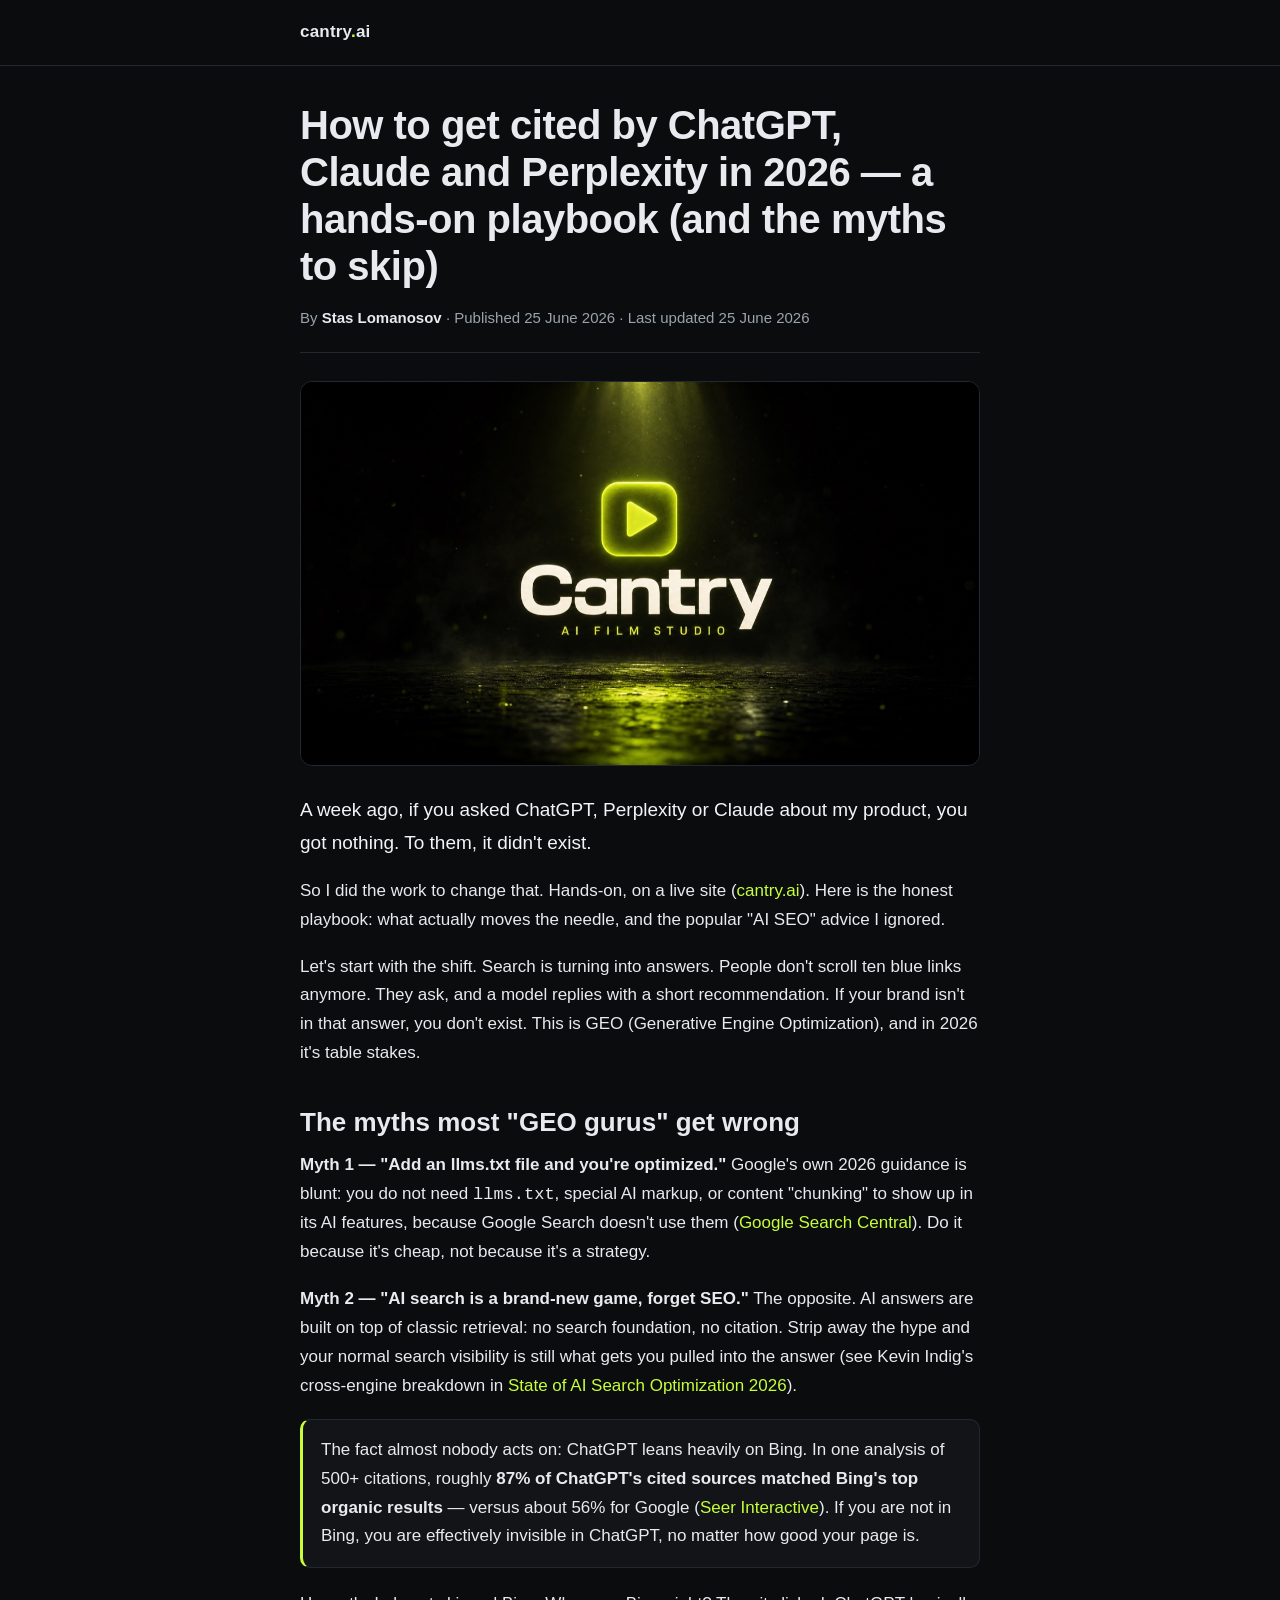
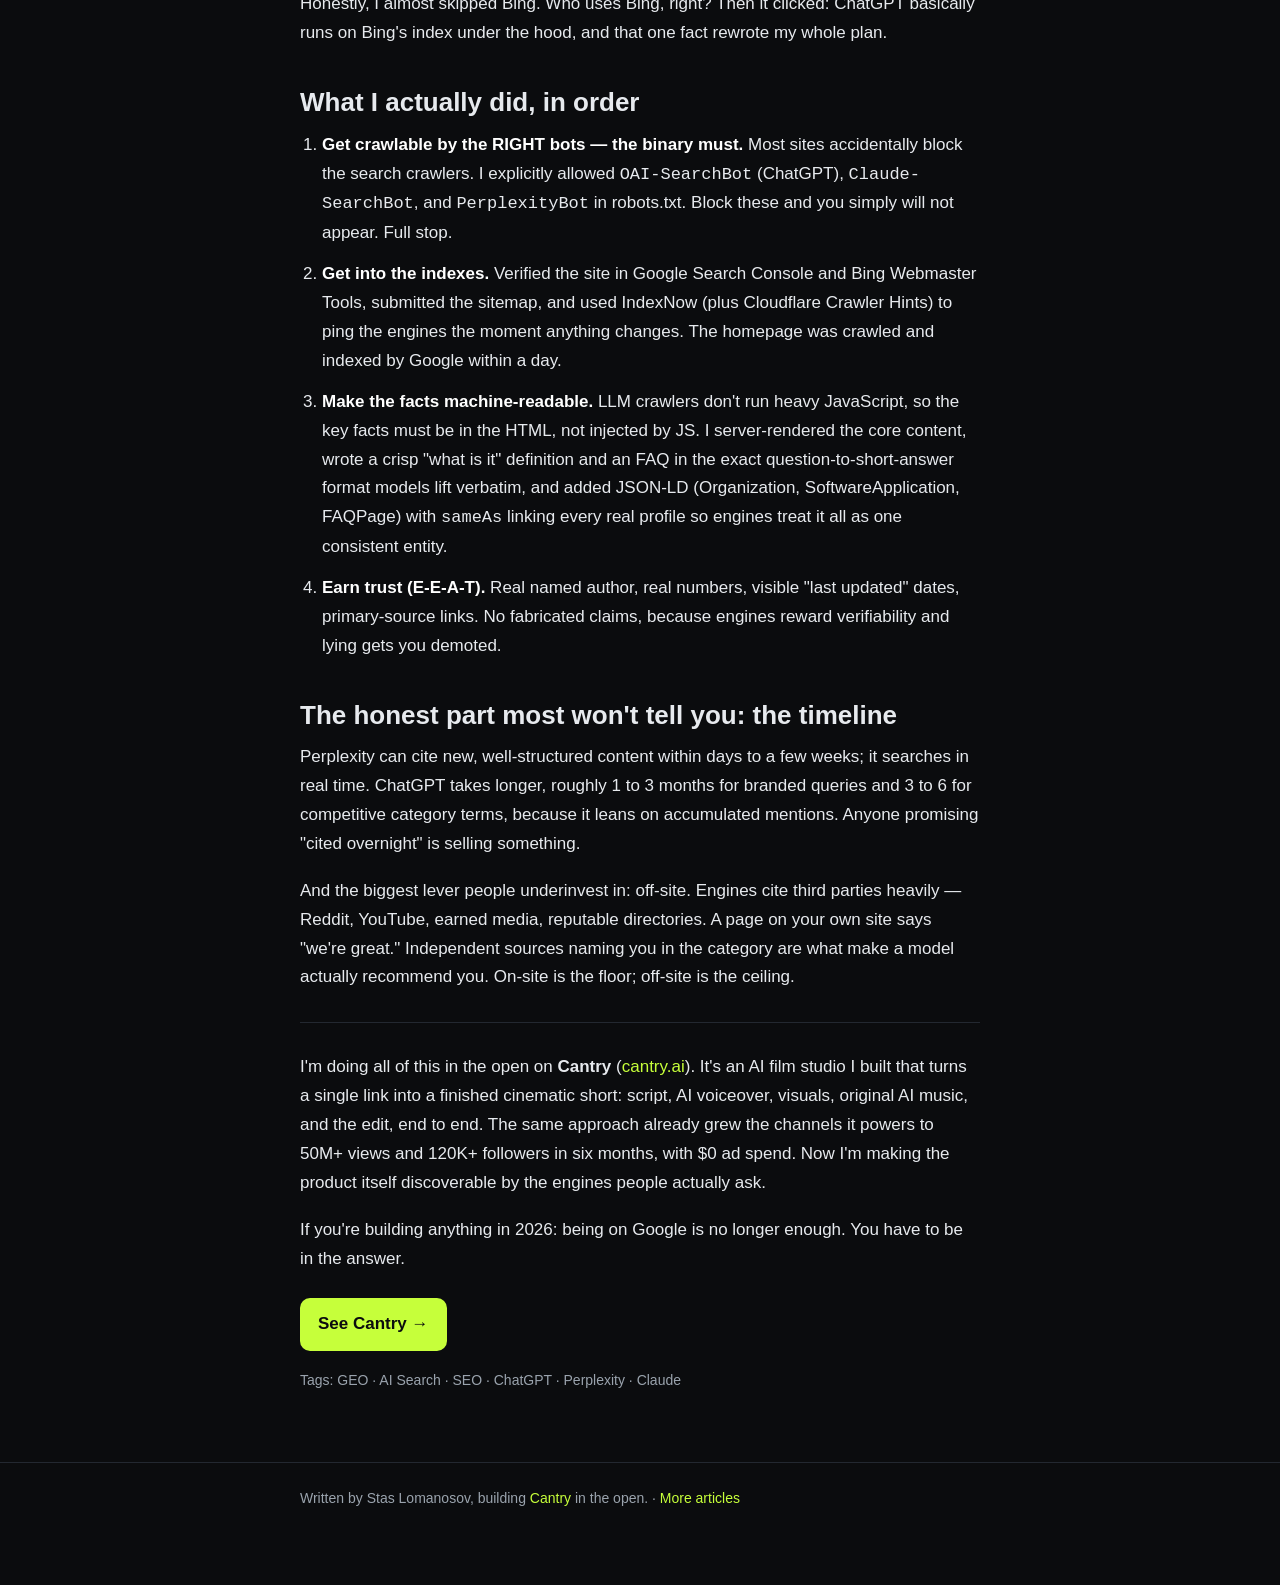
==== docs/articles/ai-visibility-2026/index.html @ 04d29d6b "Add GitHub Pages: AI visibility playbook article (GEO off-site asset) Publishes a hands-on GEO playb" ====
<!doctype html>
<html lang="en">
<head>
<meta charset="utf-8">
<meta name="viewport" content="width=device-width, initial-scale=1">
<title>How to get cited by ChatGPT, Claude and Perplexity in 2026 — a hands-on playbook | Cantry</title>
<meta name="description" content="A hands-on GEO playbook from a live site (cantry.ai): what actually gets a brand named and cited by ChatGPT, Claude and Perplexity in 2026 — and the popular AI-SEO myths to skip.">
<meta name="robots" content="index, follow, max-image-preview:large">
<meta name="author" content="Stas Lomanosov">
<link rel="canonical" href="https://staskuzenkof.github.io/cantry/articles/ai-visibility-2026/">
<link rel="stylesheet" href="../../assets/style.css">

<meta property="og:type" content="article">
<meta property="og:title" content="How to get cited by ChatGPT, Claude and Perplexity in 2026 — a hands-on playbook">
<meta property="og:description" content="The honest GEO playbook from a live site: what moves the needle for AI-search visibility, and the myths to skip.">
<meta property="og:url" content="https://staskuzenkof.github.io/cantry/articles/ai-visibility-2026/">
<meta property="og:site_name" content="Cantry">
<meta property="og:image" content="https://staskuzenkof.github.io/cantry/articles/ai-visibility-2026/cover.jpg">
<meta name="twitter:card" content="summary_large_image">
<meta name="twitter:image" content="https://staskuzenkof.github.io/cantry/articles/ai-visibility-2026/cover.jpg">

<script type="application/ld+json">
{
  "@context": "https://schema.org",
  "@type": "Article",
  "headline": "How to get cited by ChatGPT, Claude and Perplexity in 2026 — a hands-on playbook (and the myths to skip)",
  "description": "A hands-on GEO playbook from a live site (cantry.ai): what actually gets a brand named and cited by ChatGPT, Claude and Perplexity in 2026, and the popular AI-SEO myths to skip.",
  "datePublished": "2026-06-25",
  "dateModified": "2026-06-25",
  "image": "https://staskuzenkof.github.io/cantry/articles/ai-visibility-2026/cover.jpg",
  "inLanguage": "en",
  "author": {
    "@type": "Person",
    "name": "Stas Lomanosov",
    "url": "https://www.linkedin.com/in/staskuzenkov",
    "sameAs": [
      "https://www.linkedin.com/in/staskuzenkov",
      "https://github.com/StasKuzenkof"
    ]
  },
  "publisher": {
    "@type": "Organization",
    "name": "Cantry",
    "url": "https://cantry.ai"
  },
  "mainEntityOfPage": {
    "@type": "WebPage",
    "@id": "https://staskuzenkof.github.io/cantry/articles/ai-visibility-2026/"
  },
  "about": ["Generative Engine Optimization", "AI search", "Search engine optimization"],
  "keywords": "GEO, Generative Engine Optimization, AI search, ChatGPT, Perplexity, Claude, SEO, AI visibility"
}
</script>
</head>
<body>

<header class="site-header">
  <div class="wrap">
    <a class="brand" href="https://cantry.ai">cantry<span class="dot">.</span>ai</a>
  </div>
</header>

<main>
  <article class="wrap">
    <h1>How to get cited by ChatGPT, Claude and Perplexity in 2026 — a hands-on playbook (and the myths to skip)</h1>

    <p class="byline">
      By <strong>Stas Lomanosov</strong> · Published 25 June 2026 · Last updated 25 June 2026
    </p>

    <img class="hero" src="cover.jpg" width="1200" height="678" alt="Cantry — AI film studio" loading="eager">

    <p class="lede">A week ago, if you asked ChatGPT, Perplexity or Claude about my product, you got nothing. To them, it didn't exist.</p>

    <p>So I did the work to change that. Hands-on, on a live site (<a href="https://cantry.ai">cantry.ai</a>). Here is the honest playbook: what actually moves the needle, and the popular "AI SEO" advice I ignored.</p>

    <p>Let's start with the shift. Search is turning into answers. People don't scroll ten blue links anymore. They ask, and a model replies with a short recommendation. If your brand isn't in that answer, you don't exist. This is GEO (Generative Engine Optimization), and in 2026 it's table stakes.</p>

    <h2>The myths most "GEO gurus" get wrong</h2>

    <p><strong>Myth 1 — "Add an llms.txt file and you're optimized."</strong> Google's own 2026 guidance is blunt: you do not need <code>llms.txt</code>, special AI markup, or content "chunking" to show up in its AI features, because Google Search doesn't use them (<a href="https://developers.google.com/search/docs/fundamentals/ai-optimization-guide" rel="nofollow noopener" target="_blank">Google Search Central</a>). Do it because it's cheap, not because it's a strategy.</p>

    <p><strong>Myth 2 — "AI search is a brand-new game, forget SEO."</strong> The opposite. AI answers are built on top of classic retrieval: no search foundation, no citation. Strip away the hype and your normal search visibility is still what gets you pulled into the answer (see Kevin Indig's cross-engine breakdown in <a href="https://www.growth-memo.com/p/state-of-ai-search-optimization-2026" rel="nofollow noopener" target="_blank">State of AI Search Optimization 2026</a>).</p>

    <div class="callout">
      <p style="margin:0">The fact almost nobody acts on: ChatGPT leans heavily on Bing. In one analysis of 500+ citations, roughly <strong>87% of ChatGPT's cited sources matched Bing's top organic results</strong> — versus about 56% for Google (<a href="https://www.seerinteractive.com/insights/87-percent-of-searchgpt-citations-match-bings-top-results" rel="nofollow noopener" target="_blank">Seer Interactive</a>). If you are not in Bing, you are effectively invisible in ChatGPT, no matter how good your page is.</p>
    </div>

    <p>Honestly, I almost skipped Bing. Who uses Bing, right? Then it clicked: ChatGPT basically runs on Bing's index under the hood, and that one fact rewrote my whole plan.</p>

    <h2>What I actually did, in order</h2>

    <ol>
      <li><strong>Get crawlable by the RIGHT bots — the binary must.</strong> Most sites accidentally block the search crawlers. I explicitly allowed <code>OAI-SearchBot</code> (ChatGPT), <code>Claude-SearchBot</code>, and <code>PerplexityBot</code> in robots.txt. Block these and you simply will not appear. Full stop.</li>
      <li><strong>Get into the indexes.</strong> Verified the site in Google Search Console and Bing Webmaster Tools, submitted the sitemap, and used IndexNow (plus Cloudflare Crawler Hints) to ping the engines the moment anything changes. The homepage was crawled and indexed by Google within a day.</li>
      <li><strong>Make the facts machine-readable.</strong> LLM crawlers don't run heavy JavaScript, so the key facts must be in the HTML, not injected by JS. I server-rendered the core content, wrote a crisp "what is it" definition and an FAQ in the exact question-to-short-answer format models lift verbatim, and added JSON-LD (Organization, SoftwareApplication, FAQPage) with <code>sameAs</code> linking every real profile so engines treat it all as one consistent entity.</li>
      <li><strong>Earn trust (E-E-A-T).</strong> Real named author, real numbers, visible "last updated" dates, primary-source links. No fabricated claims, because engines reward verifiability and lying gets you demoted.</li>
    </ol>

    <h2>The honest part most won't tell you: the timeline</h2>

    <p>Perplexity can cite new, well-structured content within days to a few weeks; it searches in real time. ChatGPT takes longer, roughly 1 to 3 months for branded queries and 3 to 6 for competitive category terms, because it leans on accumulated mentions. Anyone promising "cited overnight" is selling something.</p>

    <p>And the biggest lever people underinvest in: off-site. Engines cite third parties heavily — Reddit, YouTube, earned media, reputable directories. A page on your own site says "we're great." Independent sources naming you in the category are what make a model actually recommend you. On-site is the floor; off-site is the ceiling.</p>

    <hr class="sep">

    <p>I'm doing all of this in the open on <strong>Cantry</strong> (<a href="https://cantry.ai">cantry.ai</a>). It's an AI film studio I built that turns a single link into a finished cinematic short: script, AI voiceover, visuals, original AI music, and the edit, end to end. The same approach already grew the channels it powers to 50M+ views and 120K+ followers in six months, with $0 ad spend. Now I'm making the product itself discoverable by the engines people actually ask.</p>

    <p>If you're building anything in 2026: being on Google is no longer enough. You have to be in the answer.</p>

    <p><a class="cta" href="https://cantry.ai">See Cantry →</a></p>

    <p class="tags">Tags: GEO · AI Search · SEO · ChatGPT · Perplexity · Claude</p>
  </article>
</main>

<footer class="site-footer">
  <div class="wrap">
    <p>Written by Stas Lomanosov, building <a href="https://cantry.ai">Cantry</a> in the open. ·
    <a href="../../">More articles</a></p>
  </div>
</footer>

</body>
</html>
---- docs/assets/style.css ----
/* Cantry articles — dark UI, lime accent. Dependency-free, mobile-first. */
:root {
  --bg: #0b0c0e;
  --panel: #121417;
  --text: #e7eaee;
  --muted: #9aa3ad;
  --line: #232830;
  --lime: #c6ff3a;
  --lime-dim: #a8df1f;
  --maxw: 720px;
}
* { box-sizing: border-box; }
html { -webkit-text-size-adjust: 100%; }
body {
  margin: 0;
  background: var(--bg);
  color: var(--text);
  font: 17px/1.7 -apple-system, BlinkMacSystemFont, "Segoe UI", Roboto, Helvetica, Arial, sans-serif;
  -webkit-font-smoothing: antialiased;
}
a { color: var(--lime); text-decoration: none; }
a:hover { text-decoration: underline; }
a:focus-visible { outline: 2px solid var(--lime); outline-offset: 2px; border-radius: 2px; }

.wrap { max-width: var(--maxw); margin: 0 auto; padding: 0 20px; }

.site-header {
  border-bottom: 1px solid var(--line);
  padding: 18px 0;
}
.brand { font-weight: 700; letter-spacing: .2px; color: var(--text); }
.brand:hover { text-decoration: none; color: var(--lime); }
.brand .dot { color: var(--lime); }

main { padding: 36px 0 8px; }
h1 {
  font-size: clamp(26px, 5.4vw, 40px);
  line-height: 1.18;
  letter-spacing: -.5px;
  margin: 0 0 14px;
}
h2 {
  font-size: clamp(20px, 3.6vw, 26px);
  line-height: 1.25;
  margin: 38px 0 12px;
}
.byline {
  color: var(--muted);
  font-size: 15px;
  margin: 0 0 28px;
  padding-bottom: 22px;
  border-bottom: 1px solid var(--line);
}
.byline strong { color: var(--text); font-weight: 600; }
.hero {
  display: block;
  width: 100%;
  height: auto;
  border: 1px solid var(--line);
  border-radius: 12px;
  margin: 0 0 28px;
}
.lede { font-size: 19px; color: #f2f4f7; }
p { margin: 0 0 18px; }
ol, ul { margin: 0 0 18px; padding-left: 22px; }
li { margin: 0 0 12px; }
li strong { color: #fff; }
hr.sep { border: 0; border-top: 1px solid var(--line); margin: 30px 0; }

.callout {
  background: var(--panel);
  border: 1px solid var(--line);
  border-left: 3px solid var(--lime);
  border-radius: 10px;
  padding: 16px 18px;
  margin: 0 0 22px;
}

.cta {
  display: inline-block;
  margin-top: 6px;
  background: var(--lime);
  color: #0b0c0e;
  font-weight: 700;
  padding: 12px 18px;
  border-radius: 10px;
}
.cta:hover { background: var(--lime-dim); text-decoration: none; }

.site-footer {
  margin-top: 44px;
  border-top: 1px solid var(--line);
  padding: 24px 0 56px;
  color: var(--muted);
  font-size: 14px;
}
.tags { color: var(--muted); font-size: 14px; margin-top: 10px; }

/* index list */
.post-list { list-style: none; padding: 0; margin: 26px 0 0; }
.post-list li { margin: 0 0 18px; }
.post-list a { font-size: 19px; font-weight: 600; }
.post-list .meta { display: block; color: var(--muted); font-size: 14px; font-weight: 400; }
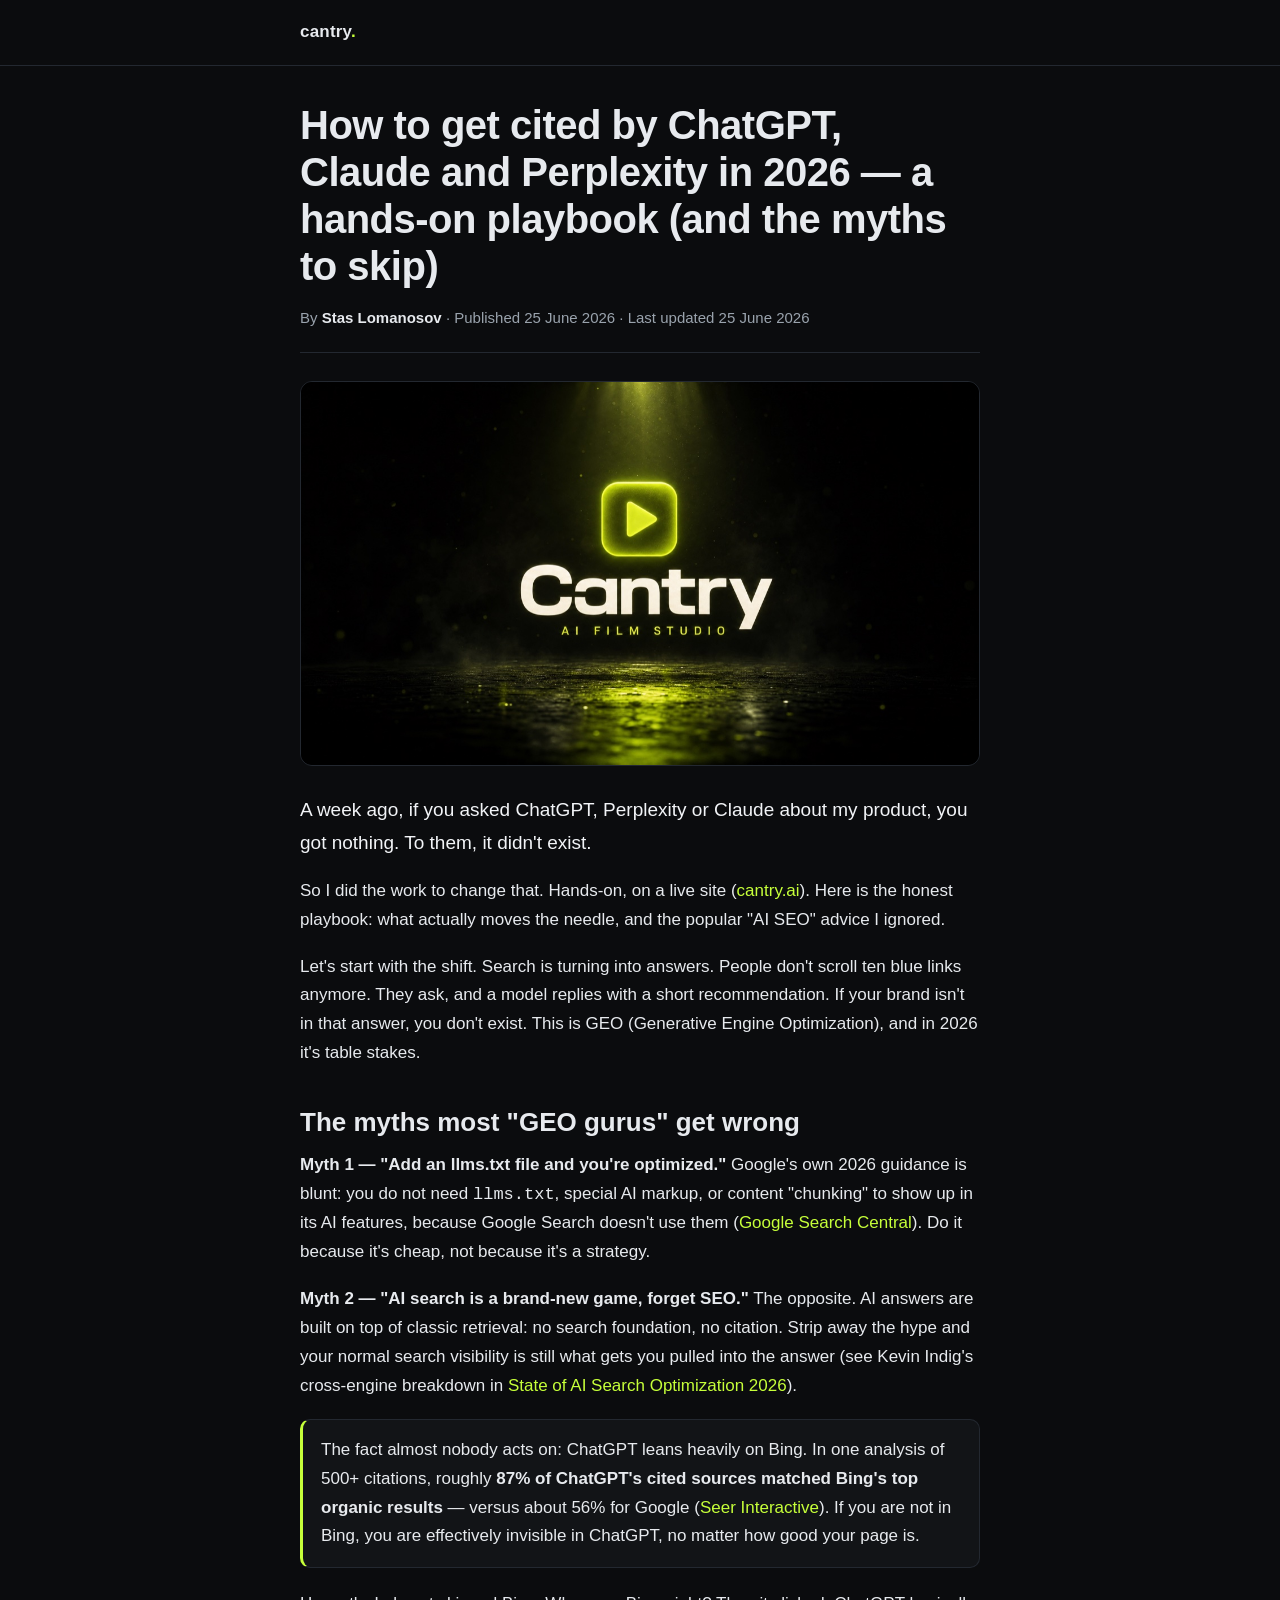
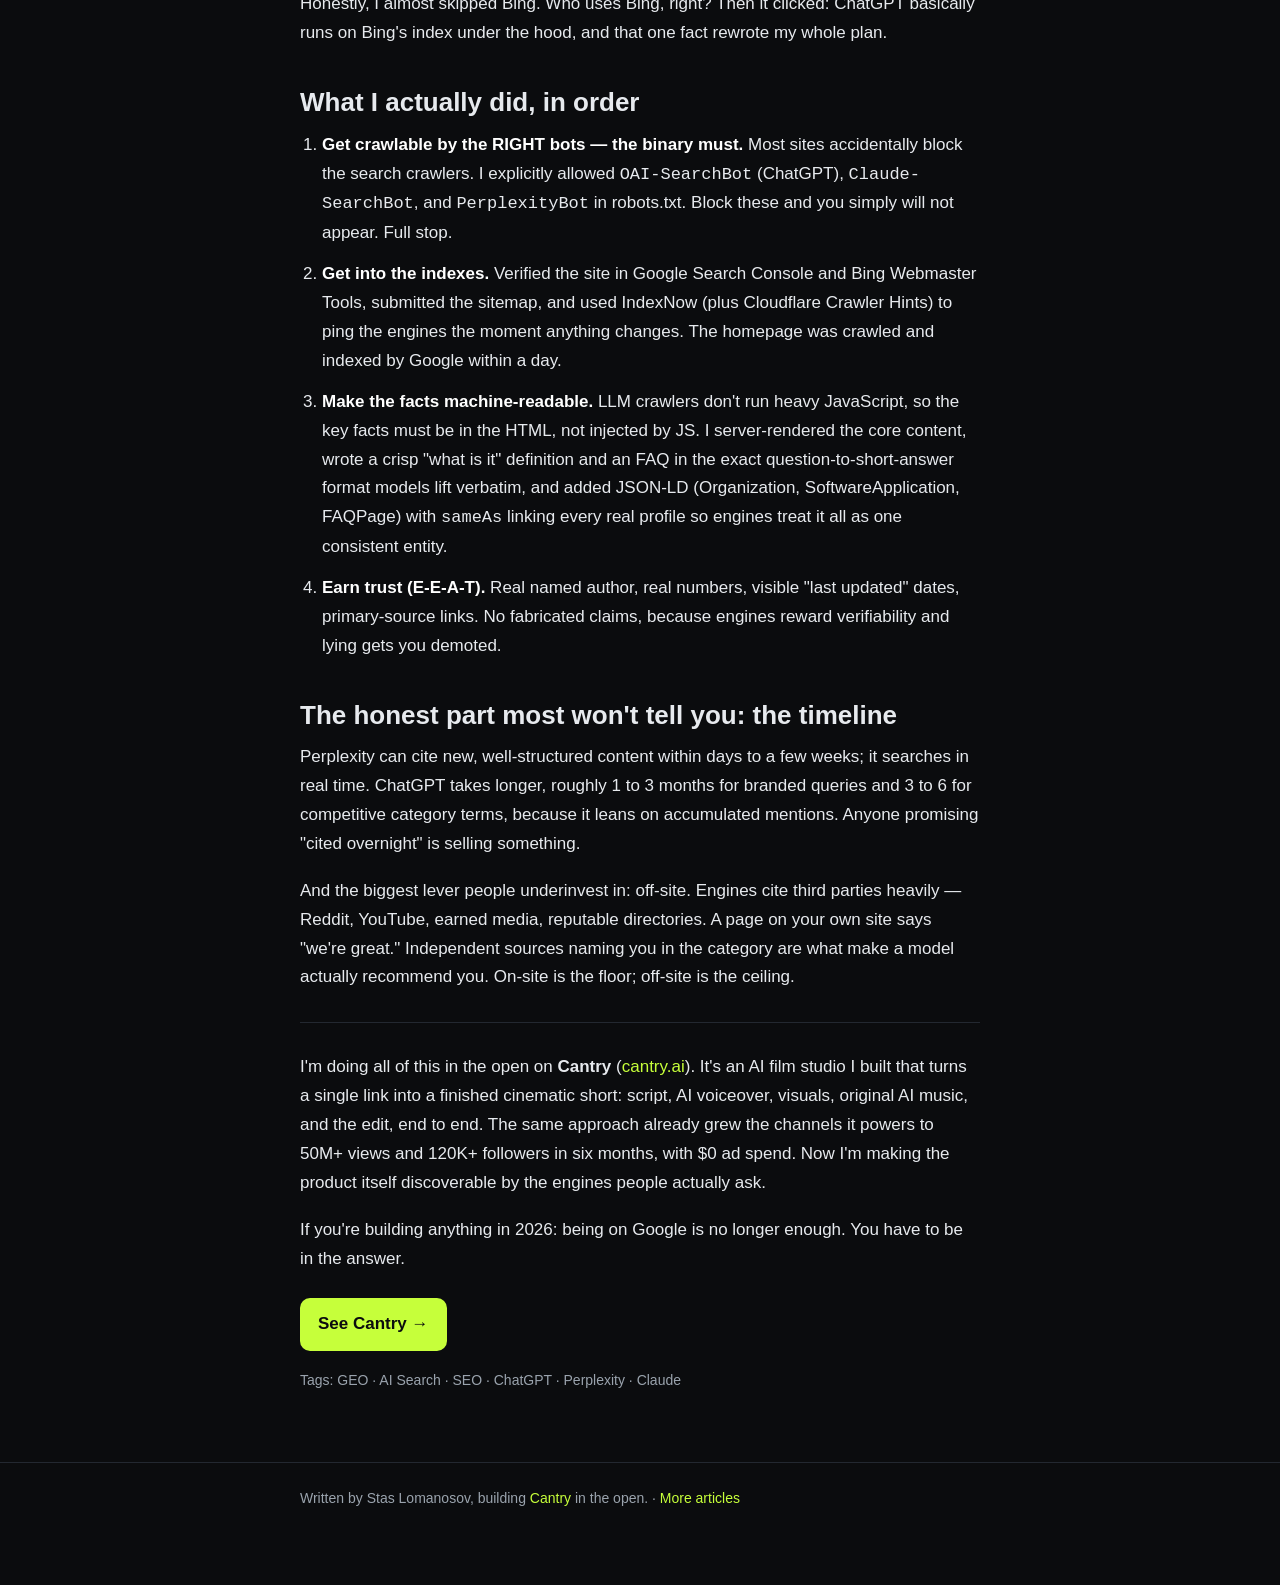
==== commit 11fdb497: "Header brand: cantry. (lowercase + lime dot) Co-Authored-By: Claude Opus 4.8 <noreply@anthropic.com>" ====
--- a/docs/articles/ai-visibility-2026/index.html
+++ b/docs/articles/ai-visibility-2026/index.html
@@ -56,7 +56,7 @@
 
 <header class="site-header">
   <div class="wrap">
-    <a class="brand" href="https://cantry.ai">cantry<span class="dot">.</span>ai</a>
+    <a class="brand" href="https://cantry.ai">cantry<span class="dot">.</span></a>
   </div>
 </header>
 
